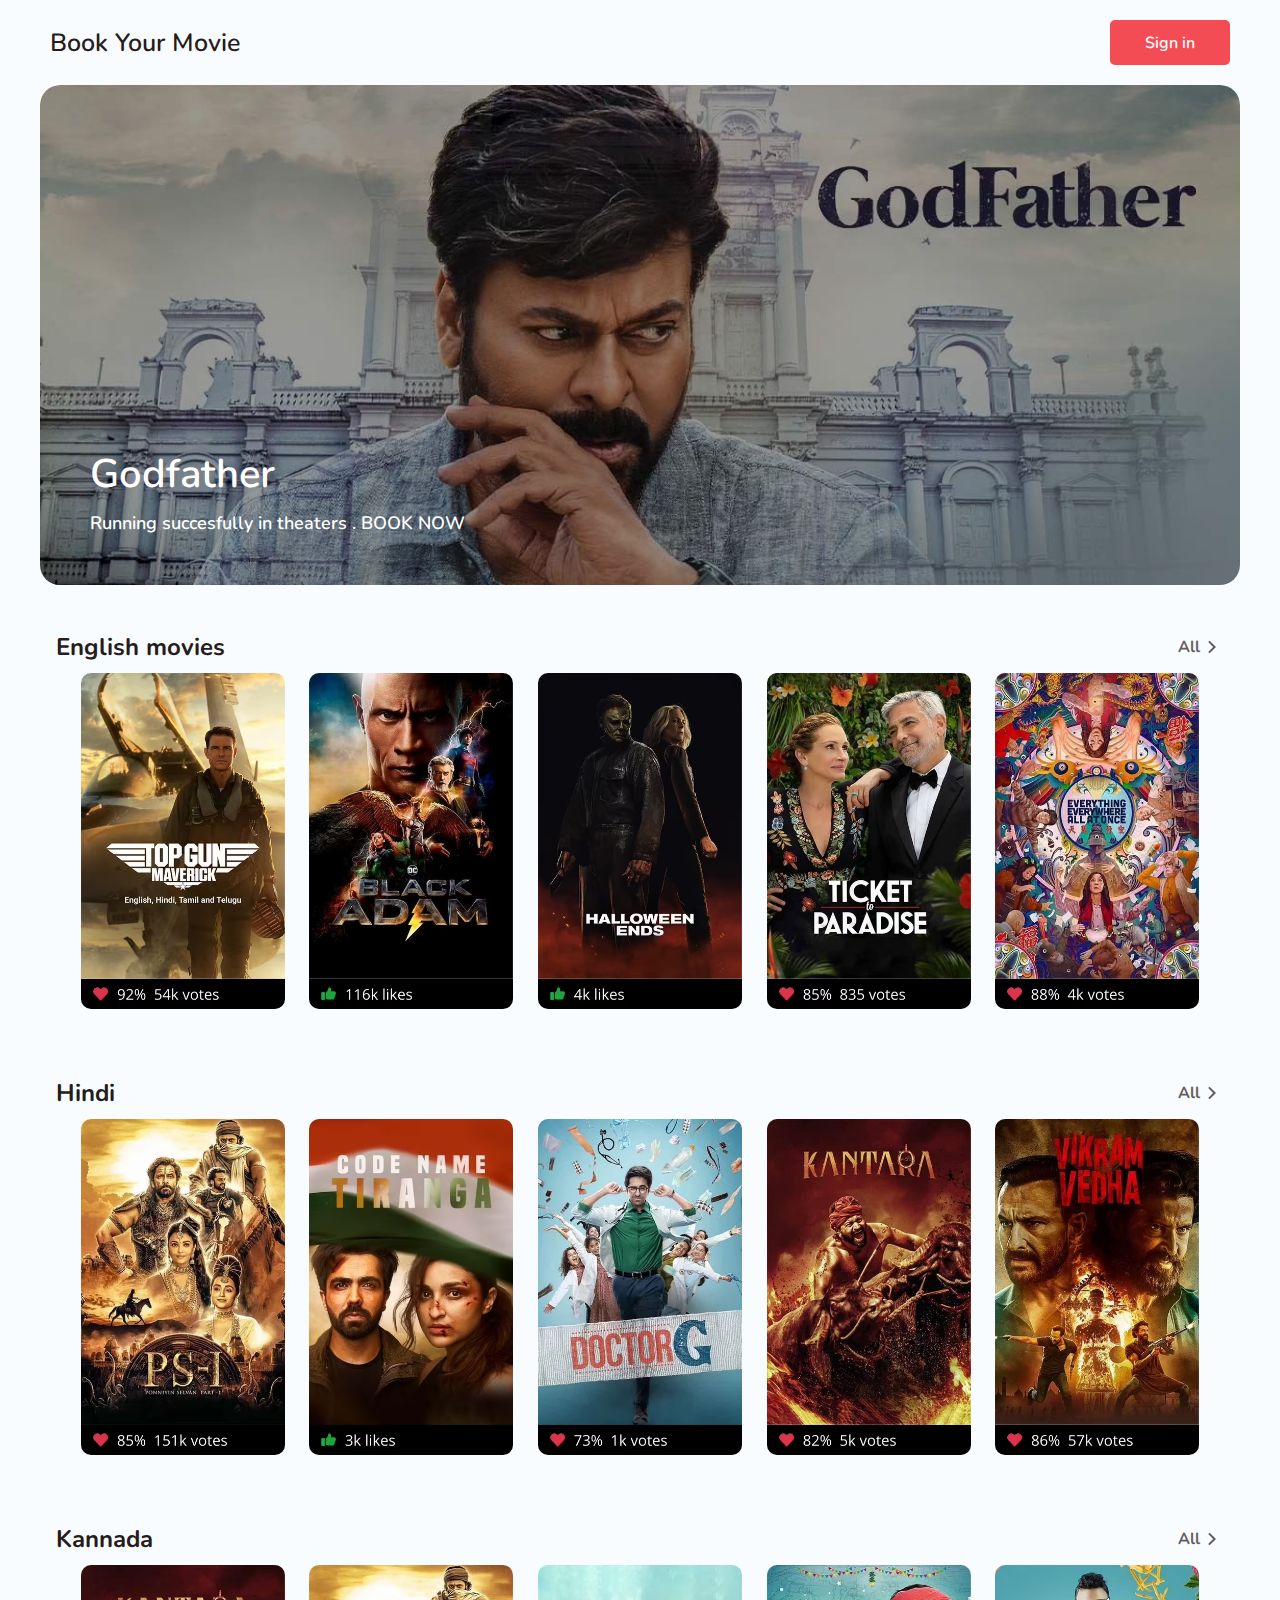
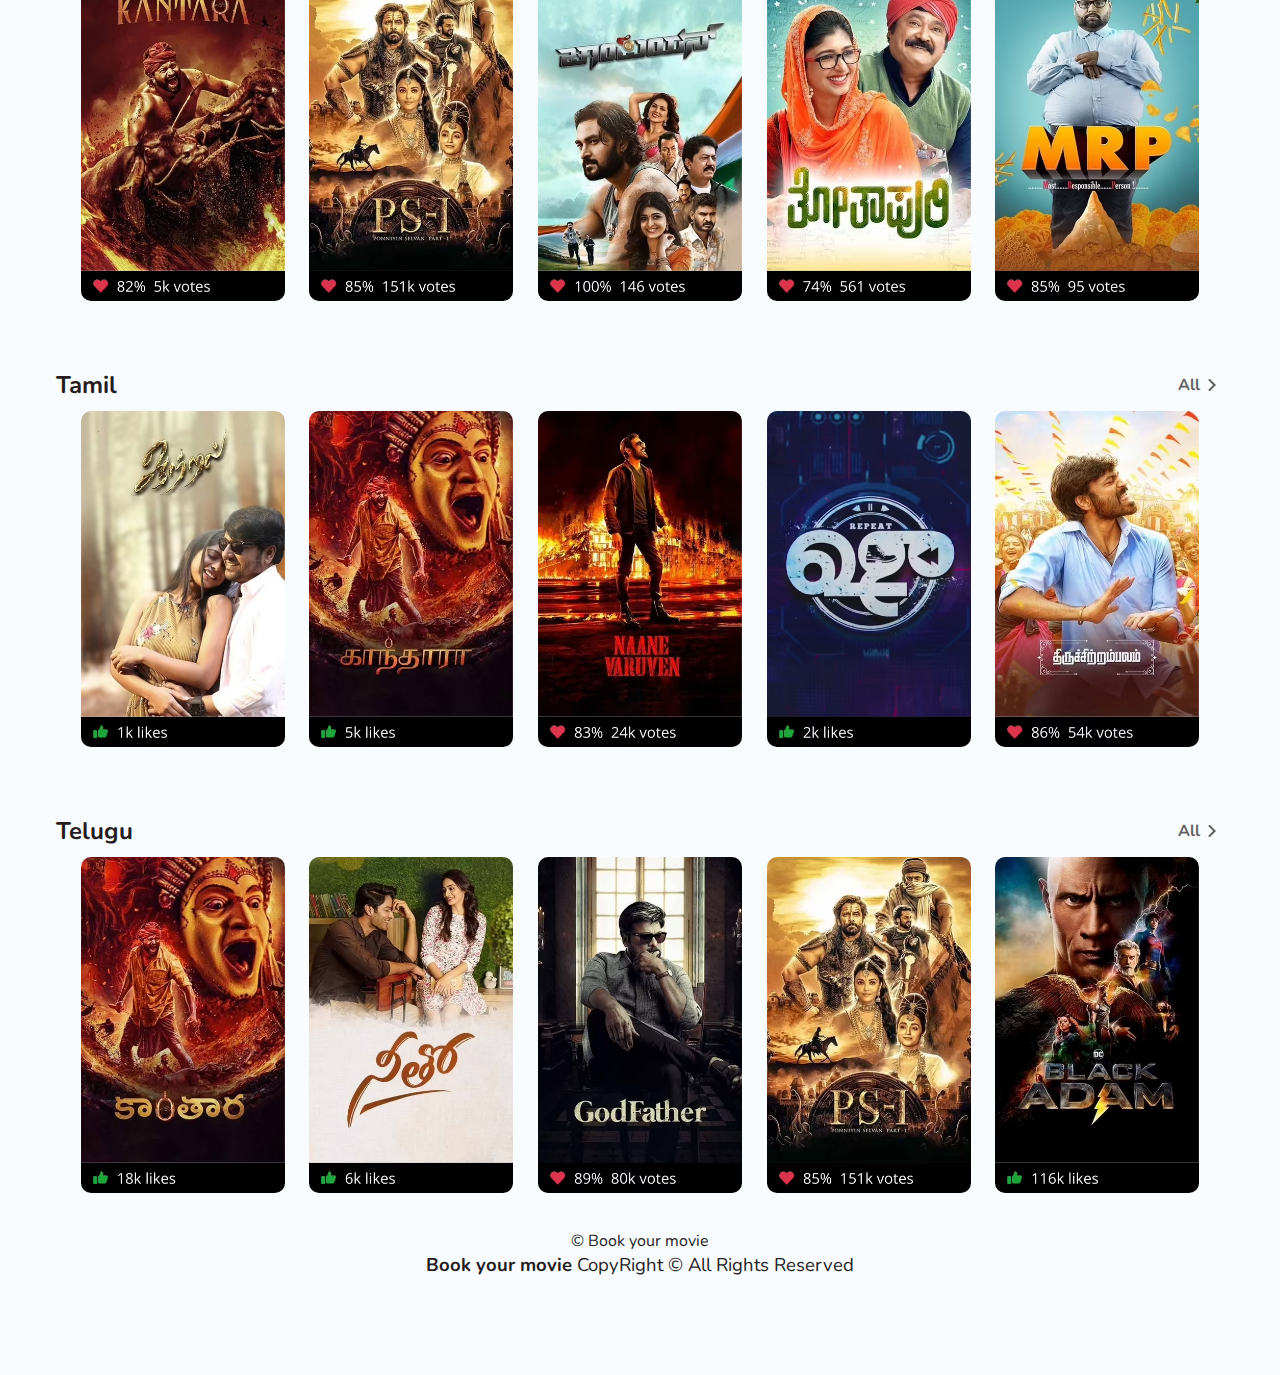
==== index.html @ 782f110c "added movie" ====
<!DOCTYPE html>
<html lang="en">

<head>
    <meta charset="UTF-8">
    <meta http-equiv="X-UA-Compatible" content="IE=edge">
    <meta name="viewport" content="width=device-width, initial-scale=1.0">
    <title>BookYrMovie</title>
    <link rel="stylesheet" href="css/style.css">
</head>

<body>

    <header class="header">
        <div class="container">
            <div class="logo">Book Your Movie</div>
            <div class="user-actions">
                <div class="signin" onclick="document.getElementById('id01').style.display='block'">Sign in</div>
            </div>
            <label class="openmenu">=
                <svg fill="rgba(30,23,22,1)" width="32" height="32" viewBox="0 0 24 24"
                    xmlns="http://www.w3.org/2000/svg">
                    <path d="M0 0h24v24H0V0z" fill="none" />
                    <path d="M3 18h18v-2H3v2zm0-5h18v-2H3v2zm0-7v2h18V6H3z" />
                </svg>
            </label>
        </div>
    </header>
    <div onclick="document.getElementById('id01').style.display='block'">
        <!-- login section  -->

        <div id="id01" class="modal">
            <span onclick="document.getElementById('id01').style.display='none'" class="close"
                title="Close Modal">&times;</span>

            <!-- Modal Content -->
            <form class="modal-content animate" action="/BookingPage/index.html">

                <div class="imgcontainer">
                    <b>login to continue</b>
                    <img src="images/userImage/user.png" alt="User" class="avatar">
                </div>

                <div class="container">
                    <label for="uname"><b>Username</b></label>
                    <input type="text" placeholder="Enter Username" name="uname" required>

                    <label for="psw"><b>Password</b></label>
                    <input type="password" placeholder="Enter Password" name="psw" required>

                    <button type="submit">Login</button>
                    <label>
                        <input type="checkbox" checked="checked" name="remember"> Remember me
                    </label>
                </div>

                <div class="container" style="background-color:#f1f1f1">
                    <button type="button" onclick="document.getElementById('id01').style.display='none'"
                        class="cancelbtn">Cancel</button>
                    <span class="psw">Forgot <a href="#">password?</a></span>
                </div>
            </form>
        </div>

        <div class="recommended-movie">
            <div class="container" style="background-image: url(images/godfather.avif);">
                <div class="subtitle">
                    <div class="title">Godfather</div>
                    <div class="about">Running succesfully in theaters . BOOK NOW</div>
                </div>
            </div>
        </div>


        <div class="movie-types">
            <div class="container">
                <h5>English movies <a href="">All<svg xmlns="http://www.w3.org/2000/svg" viewBox="0 0 24 24" width="24"
                            height="24">
                            <path fill="none" d="M0 0h24v24H0z" />
                            <path d="M13.172 12l-4.95-4.95 1.414-1.414L16 12l-6.364 6.364-1.414-1.414z"
                                fill="rgba(30,23,22,1)" />
                        </svg></a></h5>
                <div class="wrapper">

                    <div class="movie" style="background-image: url(images/english/topgun-portrait.avif)"></div>
                    <div class="movie" style="background-image: url(images/english/black-adam-portrait.avif)"></div>
                    <div class="movie" style="background-image: url(images/english/halloween-endportrait.avif)"></div>
                    <div class="movie" style="background-image: url(images/english/ticket-to-paradise-portrait.avif)">
                    </div>
                    <div class="movie" style="background-image: url(images/english/everywherej-portrait.avif)"></div>

                </div>
            </div>
        </div>


        <div class="movie-types">
            <div class="container">
                <h5>Hindi <a href="">All<svg xmlns="http://www.w3.org/2000/svg" viewBox="0 0 24 24" width="24"
                            height="24">
                            <path fill="none" d="M0 0h24v24H0z" />
                            <path d="M13.172 12l-4.95-4.95 1.414-1.414L16 12l-6.364 6.364-1.414-1.414z"
                                fill="rgba(30,23,22,1)" />
                        </svg></a></h5>
                <div class="wrapper">

                    <div class="movie" style="background-image: url(images/hindi/ps1-portrait.avif)"></div>
                    <div class="movie" style="background-image: url(images/hindi/codename-portrait.avif)"></div>
                    <div class="movie" style="background-image: url(images/hindi/Doctor-g-portrait.avif)"></div>
                    <div class="movie" style="background-image: url(images/hindi/kantara-portrait.avif)"></div>
                    <div class="movie" style="background-image: url(images/hindi/vikramveda-portrait.avif)"></div>

                </div>
            </div>
        </div>


        <div class="movie-types">
            <div class="container">
                <h5>Kannada <a href="">All<svg xmlns="http://www.w3.org/2000/svg" viewBox="0 0 24 24" width="24"
                            height="24">
                            <path fill="none" d="M0 0h24v24H0z" />
                            <path d="M13.172 12l-4.95-4.95 1.414-1.414L16 12l-6.364 6.364-1.414-1.414z"
                                fill="rgba(30,23,22,1)" />
                        </svg></a></h5>
                <div class="wrapper">

                    <div class="movie" style="background-image: url(images/hindi/kantara-portrait.avif)"></div>
                    <div class="movie" style="background-image: url(images/hindi/ps1-portrait.avif)"></div>
                    <div class="movie" style="background-image: url(images/kannada/kannada-movie-portrait.avif)"></div>
                    <div class="movie" style="background-image: url(images/kannada/tottapuri-portrait.avif)"></div>
                    <div class="movie" style="background-image: url(images/kannada/mrp-portrait\ \(1\).avif)"></div>

                </div>
            </div>
        </div>



        <div class="movie-types">
            <div class="container">
                <h5>Tamil <a href="">All<svg xmlns="http://www.w3.org/2000/svg" viewBox="0 0 24 24" width="24"
                            height="24">
                            <path fill="none" d="M0 0h24v24H0z" />
                            <path d="M13.172 12l-4.95-4.95 1.414-1.414L16 12l-6.364 6.364-1.414-1.414z"
                                fill="rgba(30,23,22,1)" />
                        </svg></a></h5>
                <div class="wrapper">

                    <div class="movie" style="background-image: url(images/tamil/aatral-portrait.avif)"></div>
                    <div class="movie" style="background-image: url(images/tamil/kandara-portrait.avif)"></div>
                    <div class="movie" style="background-image: url(images/tamil/naane-varuve-portrait.avif)"></div>
                    <div class="movie" style="background-image: url(images/tamil/repeat-portrait.avif)"></div>
                    <div class="movie" style="background-image: url(images/tamil/tiruchambalam-portrait.avif)"></div>

                </div>
            </div>
        </div>


        <div class="movie-types">
            <div class="container">
                <h5>Telugu <a href="">All<svg xmlns="http://www.w3.org/2000/svg" viewBox="0 0 24 24" width="24"
                            height="24">
                            <path fill="none" d="M0 0h24v24H0z" />
                            <path d="M13.172 12l-4.95-4.95 1.414-1.414L16 12l-6.364 6.364-1.414-1.414z"
                                fill="rgba(30,23,22,1)" />
                        </svg></a></h5>
                <div class="wrapper">

                    <div class="movie" style="background-image: url(images/telugu/kandara-portrait.avif)"></div>
                    <div class="movie" style="background-image: url(images/telugu/neeto-portrait.avif)"></div>
                    <div class="movie" style="background-image: url(images/telugu/god-father-portrait.avif)"></div>
                    <div class="movie" style="background-image: url(images/hindi/ps1-portrait.avif)"></div>
                    <div class="movie" style="background-image: url(images/english/black-adam-portrait.avif)"></div>

                </div>
            </div>
        </div>

        <footer class="footer">
            <div class="container">
                <div class="Copyright">
                    © Book your movie
                </div>
                <div class="text">
                    <b>Book your movie</b> CopyRight © All Rights Reserved
                </div>
            </div>
        </footer>
        <div class="mobile-menu">
            <div class="head">
                <div class="logo">Book your Movie</div>
                <label class="closemenu">
                    <svg fill="rgba(30,23,22,1)" width="32" height="32" viewBox="0 0 24 24"
                        xmlns="http://www.w3.org/2000/svg">
                        <path d="M0 0h24v24H0V0z" fill="none" />
                        <path
                            d="M19 6.41L17.59 5 12 10.59 6.41 5 5 6.41 10.59 12 5 17.59 6.41 19 12 13.41 17.59 19 19 17.59 13.41 12 19 6.41z" />
                    </svg>

                </label>

            </div>
            <nav class="menu">
                <a href="">
                    <svg fill="rgba(30,23,22,1)" viewBox="0 0 24 24" width="24" height="24"
                        xmlns="http://www.w3.org/2000/svg">
                        <path d="M0 0h24v24H0V0z" fill="none" />
                        <path
                            d="M4 6.47L5.76 10H20v8H4V6.47M22 4h-4l2 4h-3l-2-4h-2l2 4h-3l-2-4H8l2 4H7L5 4H4c-1.1 0-1.99.9-1.99 2L2 18c0 1.1.9 2 2 2h16c1.1 0 2-.9 2-2V4z" />
                    </svg>
                    Movies
                </a>


                <a href="">
                    <svg fill="rgba(30,23,22,1)" viewBox="0 0 24 24" width="24" height="24"
                        xmlns="http://www.w3.org/2000/svg">
                        <path d="M0 0h24v24H0V0z" fill="none" />
                        <path
                            d="M20 4H4c-1.1 0-2 .9-2 2v12c0 1.1.9 2 2 2h16c1.1 0 2-.9 2-2V6c0-1.1-.9-2-2-2zm0 14H4V6h16v12zM6 10h2v2H6zm0 4h8v2H6zm10 0h2v2h-2zm-6-4h8v2h-8z" />
                    </svg>
                    popular cities
                </a>
                <a href="">
                    <svg fill="rgba(30,23,22,1)" viewBox="0 0 24 24" width="24" height="24"
                        xmlns="http://www.w3.org/2000/svg">
                        <path d="M0 0h24v24H0V0z" fill="none" />
                        <path
                            d="M12 14c1.66 0 3-1.34 3-3V5c0-1.66-1.34-3-3-3S9 3.34 9 5v6c0 1.66 1.34 3 3 3zm-1-9c0-.55.45-1 1-1s1 .45 1 1v6c0 .55-.45 1-1 1s-1-.45-1-1V5zm6 6c0 2.76-2.24 5-5 5s-5-2.24-5-5H5c0 3.53 2.61 6.43 6 6.92V21h2v-3.08c3.39-.49 6-3.39 6-6.92h-2z" />
                    </svg>

                    stream
                </a>
                <a href="">
                    <svg fill="rgba(30,23,22,1)" viewBox="0 0 24 24" width="24" height="24"
                        xmlns="http://www.w3.org/2000/svg">
                        <path d="M0 0h24v24H0V0z" fill="none" />
                        <path
                            d="M12 1.95c-5.52 0-10 4.48-10 10s4.48 10 10 10h5v-2h-5c-4.34 0-8-3.66-8-8s3.66-8 8-8 8 3.66 8 8v1.43c0 .79-.71 1.57-1.5 1.57s-1.5-.78-1.5-1.57v-1.43c0-2.76-2.24-5-5-5s-5 2.24-5 5 2.24 5 5 5c1.38 0 2.64-.56 3.54-1.47.65.89 1.77 1.47 2.96 1.47 1.97 0 3.5-1.6 3.5-3.57v-1.43c0-5.52-4.48-10-10-10zm0 13c-1.66 0-3-1.34-3-3s1.34-3 3-3 3 1.34 3 3-1.34 3-3 3z" />
                    </svg>
                    Contact
                </a>

            </nav>
            <div class="user-actions">
                <div class="signin">Sign in</div>
            </div>
        </div>
    </div>
    <script src="js/script.js"></script>
</body>

</html>
---- css/style.css ----
@import url('https://fonts.googleapis.com/css2?family=Nunito:wght@200;300;400;600&display=swap');

* {
    margin: 0;
    padding: 0;
    box-sizing: border-box;
    font-family: 'Nunito', sans-serif;
}



:root {
    --primary-color: #f34c55;
    --secondary-color: #f9fcff;
    --backdrop-color: #fff;
    --text-color: #261c1c;

}

body {
    background-color: var(--secondary-color);
}

.header {
    width: 100%;
    height: 85px;
    background-color: var(--secondary-color);
    position: relative;
}

.header .container {
    width: 1200px;
    height: 85px;
    position: relative;
    margin: auto;
    display: flex;
    justify-content: space-between;
    align-items: center;
    padding-right: 10px;
    padding-left: 10px;
}

.header .container .logo {
    color: var(--text-color);
    font-size: 25px;
    font-family: 'Nunito', sans-serif;
    font-weight: 600;
    cursor: pointer;
}

.header .container label {
    width: 32px;
    height: 32px;
    opacity: 0;
    visibility: hidden;
    display: none;
}

.header .container .menu {
    display: flex;
    flex-direction: row;
    margin-top: 1px;
}

.header .container .menu a {
    display: flex;
    justify-content: space-between;
    flex-direction: column;
    align-items: center;
    text-decoration: none;
    color: var(--text-color);
    font-family: 'Nunito', sans-serif;
    font-weight: 600;
    font-size: 15px;
    margin-right: 35px;
    transition: 150ms color ease-in-out;
}

.header .container .menu a svg {
    margin-bottom: 5px;
}

.header .container .menu a:hover {
    color: var(--primary-color);
}

.header .container .menu a svg {
    transition: 150ms fill ease-in-out;
}

.header .container .menu a:hover svg {
    fill: var(--primary-color) !important;
}

.header .container .user-actions .signin {
    width: 120px;
    height: 45px;
    background-color: #f34c55;
    color: var(--backdrop-color);
    display: flex;
    justify-content: center;
    align-items: center;
    border-radius: 5px;
    cursor: pointer;
    font-weight: 600;
    transition: 200ms background-color ease-in-out;
}

.header .container .user-actions .signin:hover {
    background-color: #f34c54e1;
}

/* login section */

input[type=text],
input[type=password] {
    width: 100%;
    padding: 12px 20px;
    margin: 8px 0;
    display: inline-block;
    border: 1px solid #ccc;
    box-sizing: border-box;
}

/* Set a style for all buttons */
button {
    background-color: #04AA6D;
    color: white;
    padding: 14px 20px;
    margin: 8px 0;
    border: none;
    cursor: pointer;
    width: 100%;
}

button:hover {
    opacity: 0.8;
}

/* Extra styles for the cancel button */
.cancelbtn {
    width: auto;
    padding: 10px 18px;
    background-color: #f44336;
}

/* Center the image and position the close button */
.imgcontainer {
    text-align: center;
    margin: 24px 0 12px 0;
    position: relative;
    display: flex;
    flex-direction: column;
    align-items: center;
}

img.avatar {
    width: 40%;
    border-radius: 50%;
}

.container {
    padding: 16px;
}

span.psw {
    float: right;
    padding-top: 16px;
}


/* The Modal (background) */
.modal {
    display: none;
    /* Hidden by default */
    position: fixed;
    /* Stay in place */
    z-index: 1;
    /* Sit on top */
    left: 0;
    top: 0;
    width: 100%;
    /* Full width */
    height: 100%;
    /* Full height */
    overflow: auto;
    /* Enable scroll if needed */
    background-color: rgb(0, 0, 0);
    /* Fallback color */
    background-color: rgba(0, 0, 0, 0.4);
    /* Black w/ opacity */
    padding-top: 60px;
}

/* Modal Content/Box */
.modal-content {
    background-color: #fefefe;
    margin: 5px auto;
    /* 15% from the top and centered */
    border: 1px solid #888;
    width: 27%;
    /* Could be more or less, depending on screen size */
}

.modal-content .imgcontainer b {
    padding-bottom: 10px;
}

/* The Close Button */
.close {
    /* Position it in the top right corner outside of the modal */
    position: absolute;
    right: 25px;
    top: 0;
    color: #000;
    font-size: 35px;
    font-weight: bold;
}

/* Close button on hover */
.close:hover,
.close:focus {
    color: red;
    cursor: pointer;
}

/* Add Zoom Animation */
.animate {
    -webkit-animation: animatezoom 0.6s;
    animation: animatezoom 0.6s
}

@-webkit-keyframes animatezoom {
    from {
        -webkit-transform: scale(0)
    }

    to {
        -webkit-transform: scale(1)
    }
}

@keyframes animatezoom {
    from {
        transform: scale(0)
    }

    to {
        transform: scale(1)
    }
}


.receommended-movie {
    width: 100%;
    height: 515px;
    position: relative;
    margin-top: 15px;

}

.recommended-movie .container {
    width: 1200px;
    height: 500px;
    position: relative;
    background-color: var(--backdrop-color);
    margin: auto;
    border-radius: 20px;
    background-repeat: no-repeat;
    background-position: center;
    background-repeat: no-repeat;
    background-size: cover;
    opacity: 1;
    cursor: pointer;
    overflow: hidden;
}

.recommended-movie .container::before {
    content: '';
    width: 1200px;
    height: 500px;
    position: absolute;
    top: 0;
    left: 0;
    background-color: rgba(0, 0, 0, 0.4);
    border-radius: 20px;

}

.recommended-movie .container .subtitle {
    position: absolute;
    bottom: 50px;
    left: 50px;
    font-family: 'Nunito', sans-serif;
    font-weight: 600;
    color: var(--backdrop-color) !important;
}

.recommended-movie .container .subtitle .title {
    margin-bottom: 10px;
    font-size: 40px;
}

.recommended-movie .container .subtitle .about {
    font-size: 18px;
}



.movie-types {
    width: 100%;
    height: 416px;
    position: relative;
    margin-top: 30px;
}

.movie-types .container {
    width: 1200px;
    height: 416px;
    margin: auto;
    display: flex;
    flex-direction: column;
}

.movie-types .container h5 {
    color: var(--text-color);
    font-family: 'Nunito', sans-serif;
    font-size: 24px;
    margin-bottom: 10px;
    display: flex;
    justify-content: space-between;
    align-items: center;
}

.movie-types .container h5 a {
    color: var(--text-color);
    font-family: 'Nunito', sans-serif;
    font-size: 16px;
    text-decoration: none;
    opacity: .7;
    display: flex;
    justify-content: center;
    align-items: center;
    transition: 100ms opacity ease-in-out;

}

.movie-types .container h5 a:hover {
    opacity: 1;
}

.movie-types .container .wrapper {
    display: flex;
    flex-direction: row;
    justify-content: space-evenly;
}

.movie-types .container .wrapper .movie {
    width: 204px;
    height: 336px;
    background-color: #3d3c44;
    border-radius: 10px;
    cursor: pointer;
    background-repeat: no-repeat;
    background-position: center;
    background-size: cover;
    position: relative;
}

.movie-types .container .wrapper .movie::before {
    content: '';
    width: 100%;
    height: 100%;
    position: absolute;
    background-color: #171d2275;
    border-radius: 10px;
    top: 0;
    left: 0;
    transition: 200ms opacity ease-in-out;
    opacity: 0;
}

.movie-types .container .wrapper .movie:hover::before {
    opacity: 1;
}

.footer {
    width: 100%;
    height: auto;
    position: relative;
    margin-top: 10px;

}

.footer .container {
    width: 1200px;
    height: 150px;
    position: relative;
    margin: auto;
    color: var(--text-color);
    display: flex;
    align-items: center;
    text-align: center;
    flex-direction: column;
    padding: 5px;
}

.footer .container .copyright {
    margin-bottom: 5px;
    font-size: 20px;
    color: var(--primary-color);

}

.footer .container .text {
    margin-bottom: 10px;
    font-size: 18.5px;

}



.mobile-menu.active {
    opacity: 1;
    visibility: visible;
}

.mobile-menu {
    position: fixed;
    top: 0;
    left: 0;
    width: 100%;
    min-height: 100vh;
    z-index: 30;
    background: var(--backdrop-color);
    display: flex;
    align-items: center;
    justify-content: space-between;
    opacity: 0;
    visibility: hidden;
    flex-direction: column;
    transition: 200ms all;
}

.mobile-menu .menu {
    display: flex;
    justify-content: center;
    flex-direction: column;
}

.mobile-menu .menu a {
    display: flex;
    justify-content: space-between;
    flex-direction: column;
    align-items: center;
    text-decoration: none;
    color: var(--text-color);
    font-family: 'Nunito', sans-serif;
    font-weight: 600;
    font-size: 15px;
    margin-top: 35px;
}

.mobile-menu .menu a:first-child {
    margin-top: 0;
}

.mobile-menu .menu a svg {
    margin-bottom: 5px;
}

.mobile-menu .menu a:hover {
    color: var(--primary-color);
}

.mobile-menu .menu a:hover svg {
    fill: var(--primary-color) !important;
}

.mobile-menu .head {
    width: 100%;
    height: auto;
    color: var(--text-color);
    font-size: 25px;
    font-family: 'Nunito', sans-serif;
    font-weight: 600;
    cursor: pointer;
    position: relative;
    display: flex;
    align-items: center;
    padding-top: 22px;
    padding-left: 15px;
    padding-right: 20px;
    justify-content: space-between;

}

.mobile-menu .user-actions .signin {
    width: 120px;
    height: 45px;
    background-color: #f34c55;
    color: var(--text-color);
    display: flex;
    justify-content: center;
    align-items: center;
    border-radius: 5px;
    cursor: pointer;
    font-weight: 600;
    transition: 200ms background-color ease-in-out;
    margin-bottom: 40px;
}

.mobile-menu .user-actions .signin:hover {
    background-color: #f34c54e1;
}

.mobile-menu .head label {
    width: 32px;
    height: 32px;

}

@media only screen and (max-width: 1200px) {
    .header .container {
        width: 1000px;
    }

    .recommended-movie .container {
        width: 1000px;
    }

    .movie-types .container {
        width: 1000px;
    }

    .movie-types .container .wrapper .movie:nth-child(5) {
        display: none;
    }

    .footer .container {
        width: 1000px;
    }
}


@media only screen and (max-width: 1000px) {
    .header .container {
        width: 800px;
    }

    .recommended-movie .container {
        width: 800px;
    }

    .movie-types .container {
        width: 800px;
    }

    .movie-types .container .wrapper .movie:nth-child(4) {
        display: none;
    }

    .footer .container {
        width: 800px;
    }
}

@media only screen and (max-width: 800px) {
    .header .container {
        width: 600px;
    }

    .header .container .menu {
        display: none;
    }

    .header .container .user-actions {
        display: none;
    }

    .header .container label {
        opacity: 1;
        visibility: visible;
        display: block;
    }

    .recommended-movie .container {
        width: 600px;
    }

    .recommended-movie .container {
        height: 450px;
    }

    .movie-types .container {
        width: 600px;
    }

    .movie-types .container .wrapper {
        justify-content: space-around;
    }

    .movie-types .container .wrapper .movie:nth-child(3) {
        display: none;
    }

    .footer .container {
        width: 600px;
    }
}

@media only screen and (max-width: 600px) {
    .header .container {
        width: 550px;
    }

    .header .container .menu {
        display: none;
    }

    .recommended-movie .container {
        width: 550px;
    }

    .recommended-movie .container {
        height: 400px;

    }

    .recommended-movie .container .subtitle .title {
        font-size: 35px;

    }

    .movie-types .container {
        width: 550px;
    }

    .movie-types .container .wrapper {
        justify-content: space-around;
    }

    .movie-types .container .wrapper .movie:nth-child(3) {
        display: none;
    }

    .footer .container {
        width: 550px;
    }
}


@media only screen and (max-width: 550px) {
    .header .container {
        width: 500px;
    }

    .header .container .menu {
        display: none;
    }

    .recommended-movie .container {
        width: 500px;
    }

    .recommended-movie .container {
        height: 400px;

    }

    .recommended-movie .container .subtitle {
        left: 40px;
        bottom: 40px;

    }

    .recommended-movie .container .subtitle .title {
        font-size: 35px;

    }

    .movie-types .container {
        width: 500px;
    }

    .movie-types .container .wrapper {
        justify-content: space-around;
    }

    .movie-types .container .wrapper .movie:nth-child(3) {
        display: none;
    }

    .footer .container {
        width: 500px;
    }
}


@media only screen and (max-width: 500px) {
    .header .container {
        width: 450px;
    }

    .header .container .menu {
        display: none;
    }

    .recommended-movie .container {
        width: 450px;
    }

    .recommended-movie .container {
        height: 350px;

    }

    .recommended-movie .container .subtitle {
        left: 40px;
        bottom: 40px;

    }

    .recommended-movie .container .subtitle .title {
        font-size: 30px;

    }

    .movie-types .container {
        width: 450px;
    }

    .movie-types .container .wrapper {
        justify-content: space-between !important;
    }

    .movie-types .container .wrapper .movie {
        width: 210px;
        height: 320px;
    }

    .movie-types .container .wrapper .movie:nth-child(3) {
        display: none;
    }

    .footer .container {
        width: 450px;
    }
}



@media only screen and (max-width: 450px) {
    .header .container {
        width: 400px;
    }

    .header .container .menu {
        display: none;
    }

    .recommended-movie .container {
        width: 400px;
    }

    .recommended-movie .container {
        height: 300px;

    }

    .recommended-movie .container .subtitle {
        left: 40px;
        bottom: 40px;

    }

    .recommended-movie .container .subtitle .title {
        font-size: 30px;

    }

    .movie-types .container {
        width: 400px;
    }

    .movie-types .container .wrapper {
        justify-content: space-around;
    }

    .movie-types {
        height: 380px;
    }

    .movie-types .container .wrapper .movie {
        width: 190px;
        height: 300px;
    }

    .movie-types .container .wrapper .movie:nth-child(3) {
        display: none;
    }

    .footer .container {
        width: 400px;
    }
}



@media only screen and (max-width: 400px) {
    .header .container {
        width: 350px;
    }

    .header .container .menu {
        display: none;
    }

    .recommended-movie .container {
        width: 350px;
    }

    .recommended-movie .container {
        height: 300px;

    }

    .recommended-movie .container .subtitle {
        left: 30px;
        bottom: 30px;

    }

    .recommended-movie .container .subtitle .title {
        font-size: 25px;

    }

    .recommended-movie .container .subtitle .about {
        font-size: 16px;

    }

    .movie-types .container {
        width: 350px;
    }

    .movie-types .container .wrapper {
        justify-content: space-around;
    }

    .movie-types {
        height: 330px;
    }

    .movie-types .container h5 {
        font-size: 20px;
    }

    .movie-types .container .wrapper .movie {
        width: 170px;
        height: 275px;
    }

    .movie-types .container .wrapper .movie:nth-child(3) {
        display: none;
    }

    .footer .container {
        width: 350px;
    }
}


@media only screen and (max-width: 350px) {
    .header .container {
        width: 320px;
    }

    .header .container .menu {
        display: none;
    }

    .recommended-movie .container {
        width: 320px;
    }

    .recommended-movie .container {
        height: 300px;

    }

    .recommended-movie .container .subtitle {
        left: 30px;
        bottom: 30px;

    }

    .recommended-movie .container .subtitle .title {
        font-size: 25px;

    }

    .recommended-movie .container .subtitle .about {
        font-size: 16px;

    }

    .movie-types .container {
        width: 320px;
    }

    .movie-types .container .wrapper {
        justify-content: space-around;
    }

    .movie-types {
        height: 310px;
    }

    .movie-types .container h5 {
        font-size: 18px;
    }

    .movie-types .container .wrapper .movie {
        width: 155px;
        height: 245px;
    }

    .movie-types .container .wrapper .movie:nth-child(3) {
        display: none;
    }

    .footer .container {
        width: 320px;
    }
}
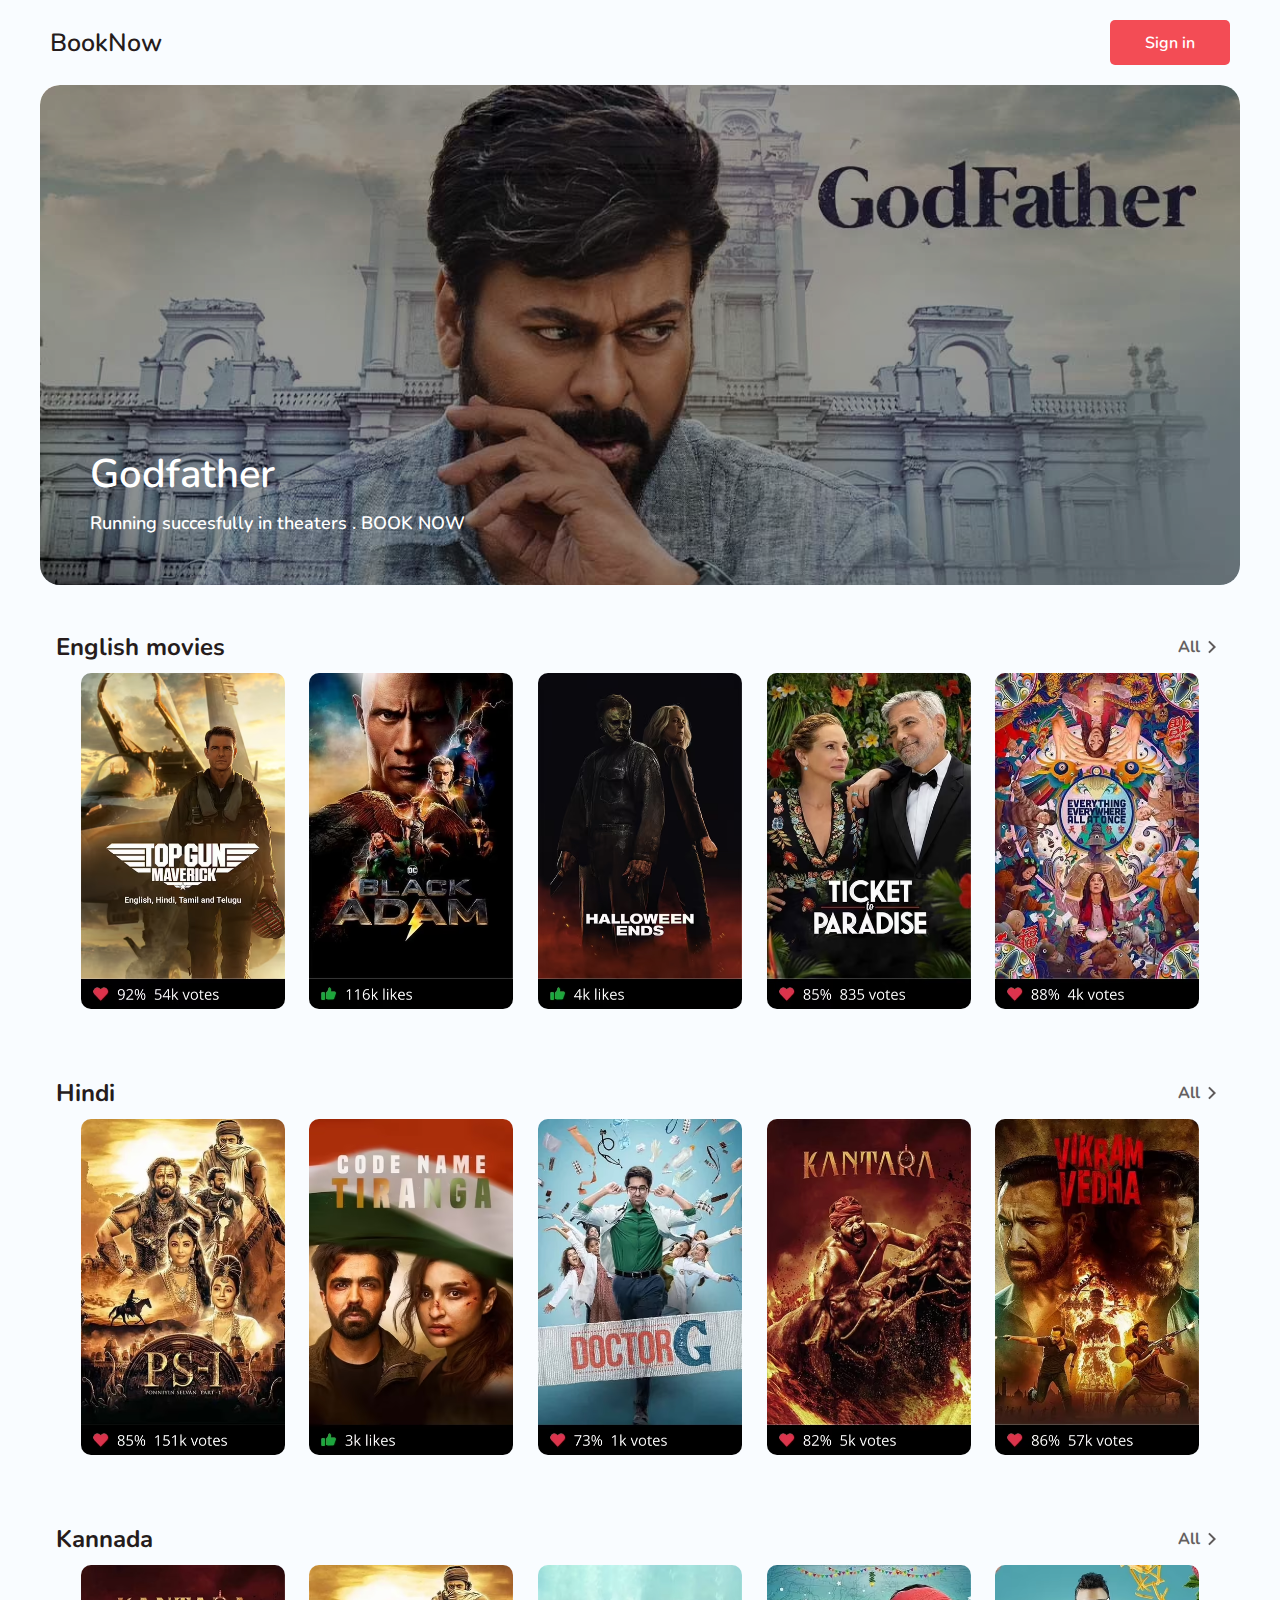
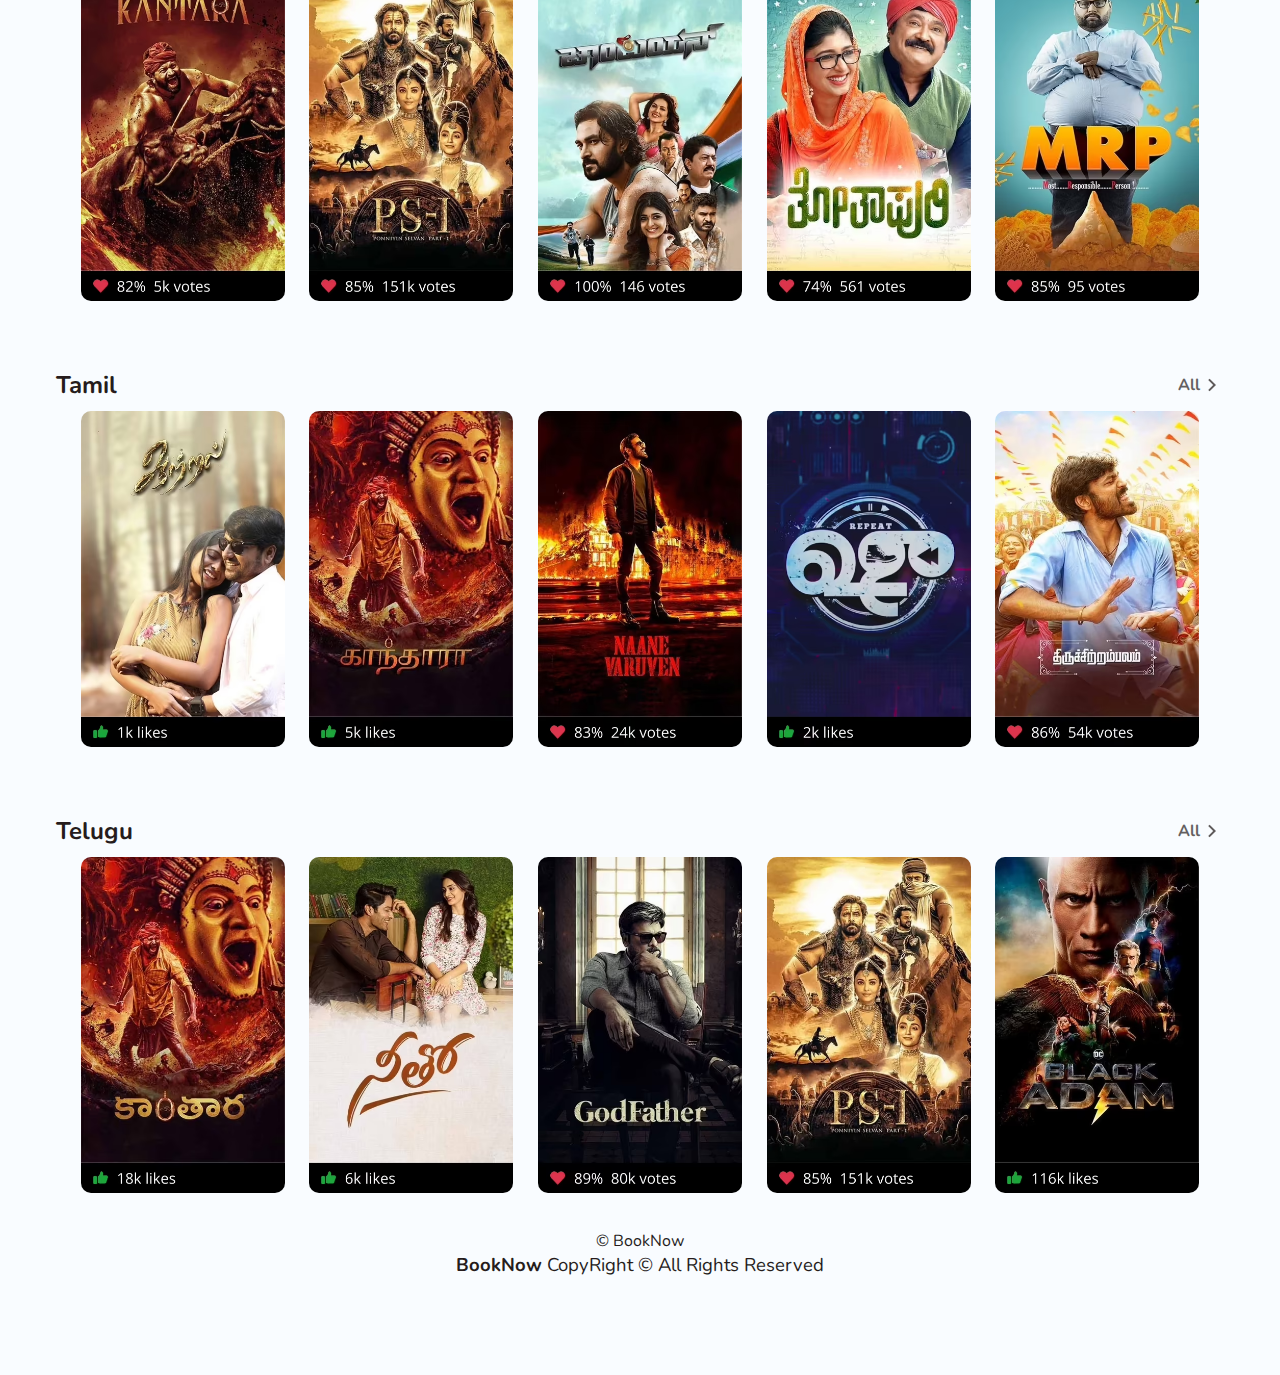
==== commit 6fb6918f: "added movie" ====
--- a/index.html
+++ b/index.html
@@ -5,7 +5,7 @@
     <meta charset="UTF-8">
     <meta http-equiv="X-UA-Compatible" content="IE=edge">
     <meta name="viewport" content="width=device-width, initial-scale=1.0">
-    <title>BookYrMovie</title>
+    <title>BookNow</title>
     <link rel="stylesheet" href="css/style.css">
 </head>
 
@@ -13,7 +13,7 @@
 
     <header class="header">
         <div class="container">
-            <div class="logo">Book Your Movie</div>
+            <div class="logo">BookNow</div>
             <div class="user-actions">
                 <div class="signin" onclick="document.getElementById('id01').style.display='block'">Sign in</div>
             </div>
@@ -181,16 +181,16 @@
         <footer class="footer">
             <div class="container">
                 <div class="Copyright">
-                    © Book your movie
+                    © BookNow
                 </div>
                 <div class="text">
-                    <b>Book your movie</b> CopyRight © All Rights Reserved
+                    <b>BookNow</b> CopyRight © All Rights Reserved
                 </div>
             </div>
         </footer>
         <div class="mobile-menu">
             <div class="head">
-                <div class="logo">Book your Movie</div>
+                <div class="logo">BookNow</div>
                 <label class="closemenu">
                     <svg fill="rgba(30,23,22,1)" width="32" height="32" viewBox="0 0 24 24"
                         xmlns="http://www.w3.org/2000/svg">
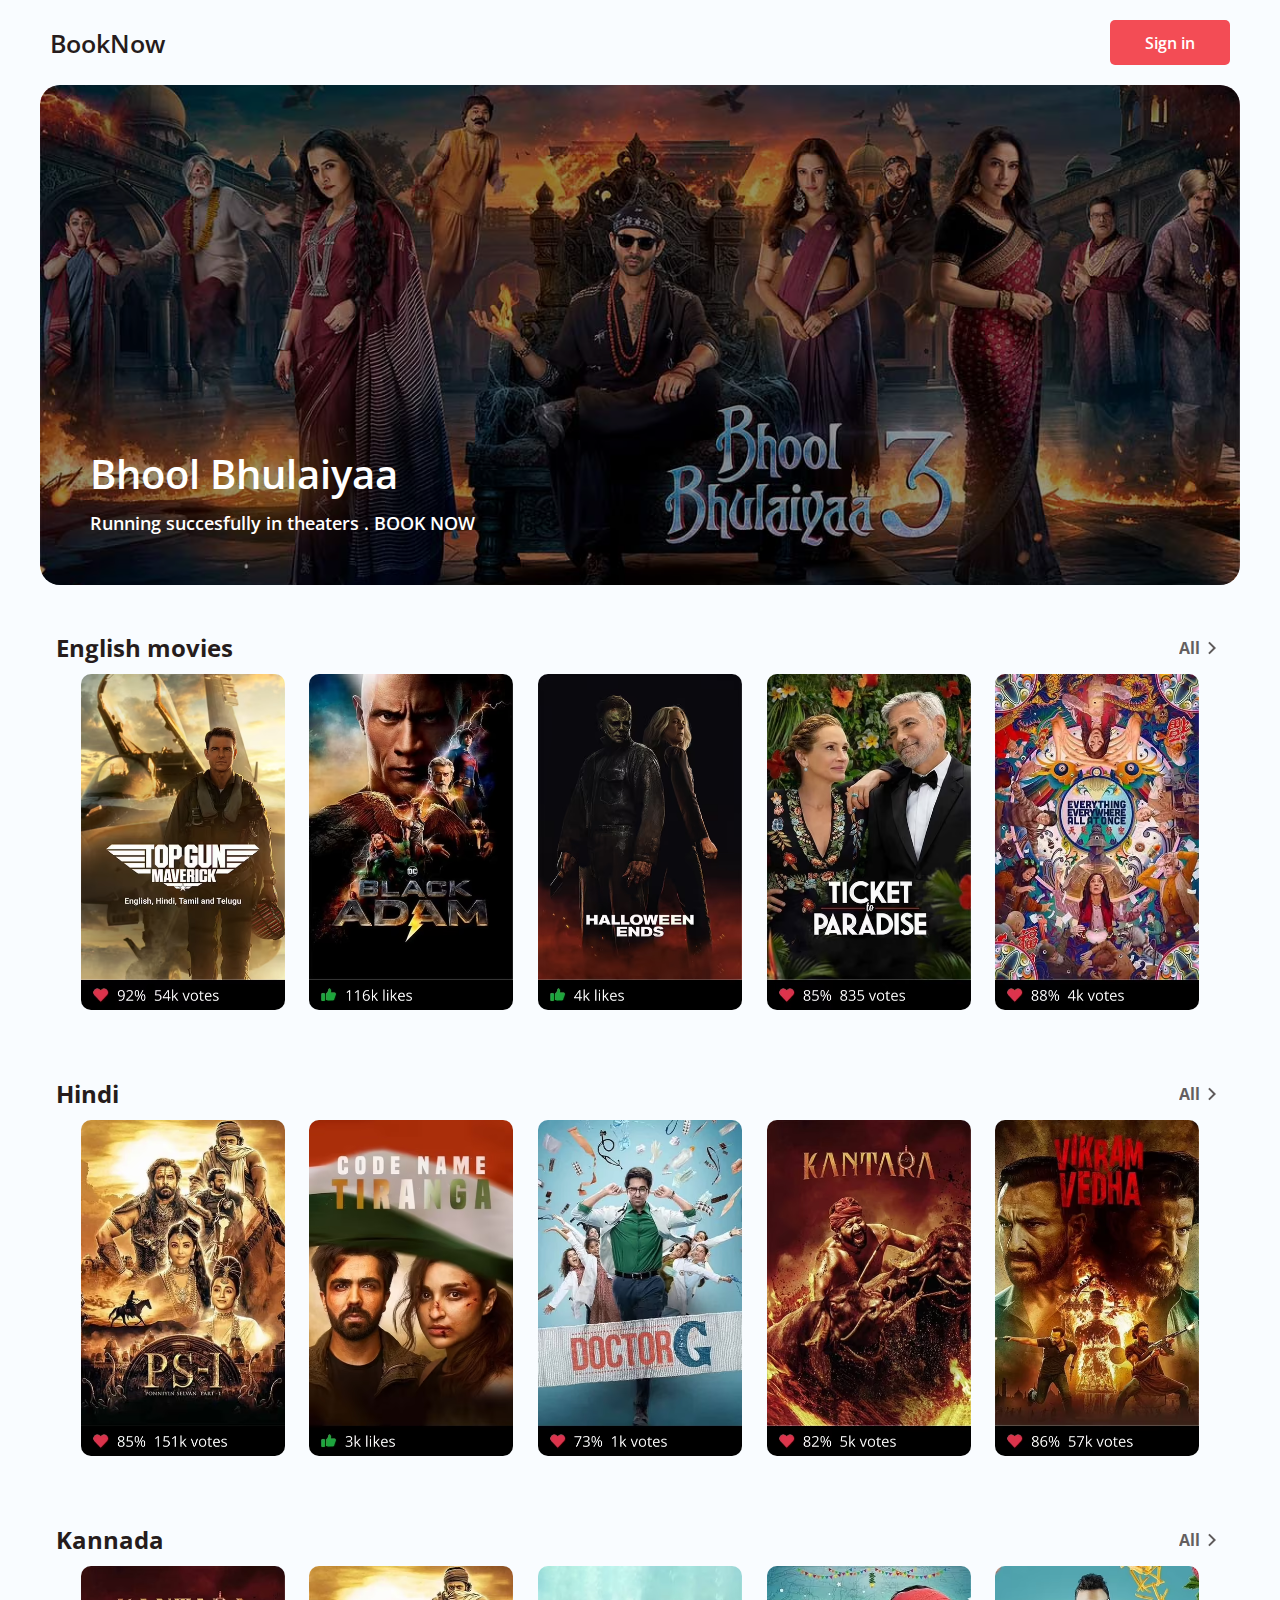
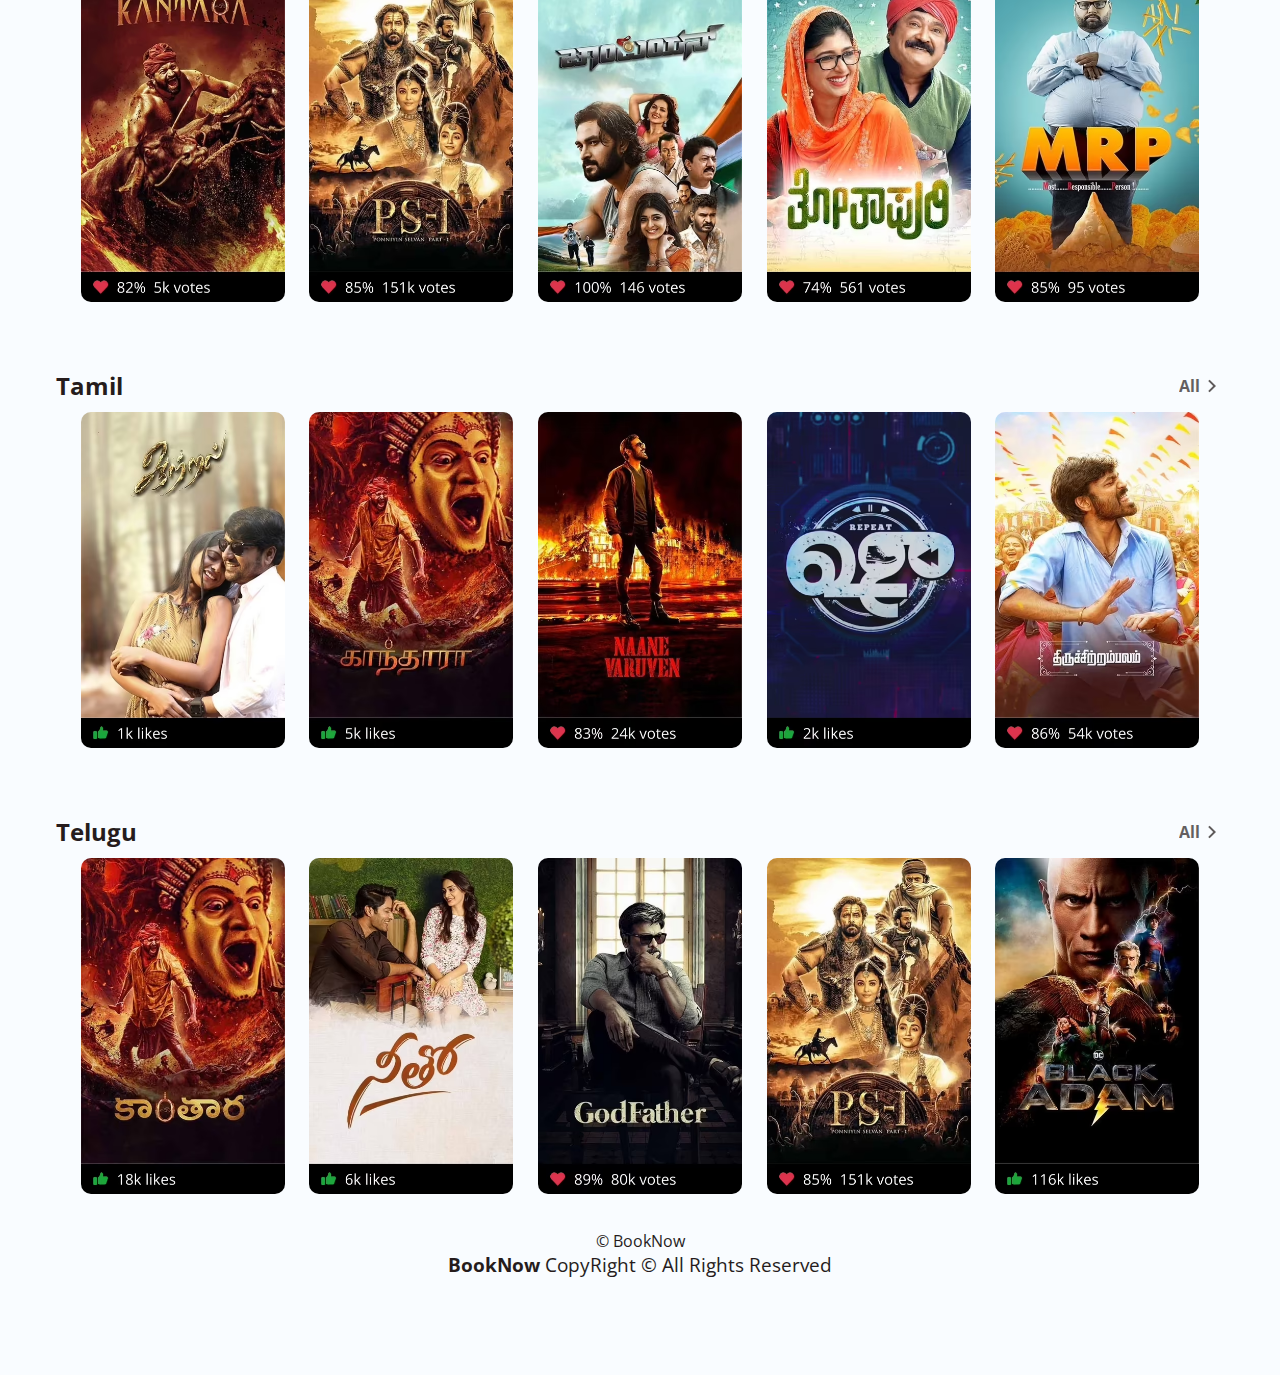
==== commit 78204748: "remove unwanted js" ====
--- a/index.html
+++ b/index.html
@@ -37,7 +37,7 @@
             <form class="modal-content animate" action="/BookingPage/index.html">
 
                 <div class="imgcontainer">
-                    <b>login to continue</b>
+                    <b>Login to Book Movie</b>
                     <img src="images/userImage/user.png" alt="User" class="avatar">
                 </div>
 
@@ -48,7 +48,7 @@
                     <label for="psw"><b>Password</b></label>
                     <input type="password" placeholder="Enter Password" name="psw" required>
 
-                    <button type="submit">Login</button>
+                    <button type="submit">Book Now</button>
                     <label>
                         <input type="checkbox" checked="checked" name="remember"> Remember me
                     </label>
@@ -63,9 +63,9 @@
         </div>
 
         <div class="recommended-movie">
-            <div class="container" style="background-image: url(images/godfather.avif);">
+            <div class="container" style="background-image: url(images/bhool-bhulaiyaa.avif);">
                 <div class="subtitle">
-                    <div class="title">Godfather</div>
+                    <div class="title">Bhool Bhulaiyaa</div>
                     <div class="about">Running succesfully in theaters . BOOK NOW</div>
                 </div>
             </div>
--- a/css/style.css
+++ b/css/style.css
@@ -1,10 +1,11 @@
-@import url('https://fonts.googleapis.com/css2?family=Nunito:wght@200;300;400;600&display=swap');
+
+@import url('https://fonts.googleapis.com/css2?family=Open+Sans:ital,wght@0,300..800;1,300..800&display=swap');
 
 * {
     margin: 0;
     padding: 0;
     box-sizing: border-box;
-    font-family: 'Nunito', sans-serif;
+    font-family: "Open Sans", serif;
 }
 
 
@@ -43,7 +44,6 @@
 .header .container .logo {
     color: var(--text-color);
     font-size: 25px;
-    font-family: 'Nunito', sans-serif;
     font-weight: 600;
     cursor: pointer;
 }
@@ -69,7 +69,6 @@
     align-items: center;
     text-decoration: none;
     color: var(--text-color);
-    font-family: 'Nunito', sans-serif;
     font-weight: 600;
     font-size: 15px;
     margin-right: 35px;
@@ -291,7 +290,6 @@
     position: absolute;
     bottom: 50px;
     left: 50px;
-    font-family: 'Nunito', sans-serif;
     font-weight: 600;
     color: var(--backdrop-color) !important;
 }
@@ -324,7 +322,6 @@
 
 .movie-types .container h5 {
     color: var(--text-color);
-    font-family: 'Nunito', sans-serif;
     font-size: 24px;
     margin-bottom: 10px;
     display: flex;
@@ -334,7 +331,6 @@
 
 .movie-types .container h5 a {
     color: var(--text-color);
-    font-family: 'Nunito', sans-serif;
     font-size: 16px;
     text-decoration: none;
     opacity: .7;
@@ -455,7 +451,6 @@
     align-items: center;
     text-decoration: none;
     color: var(--text-color);
-    font-family: 'Nunito', sans-serif;
     font-weight: 600;
     font-size: 15px;
     margin-top: 35px;
@@ -482,7 +477,6 @@
     height: auto;
     color: var(--text-color);
     font-size: 25px;
-    font-family: 'Nunito', sans-serif;
     font-weight: 600;
     cursor: pointer;
     position: relative;
